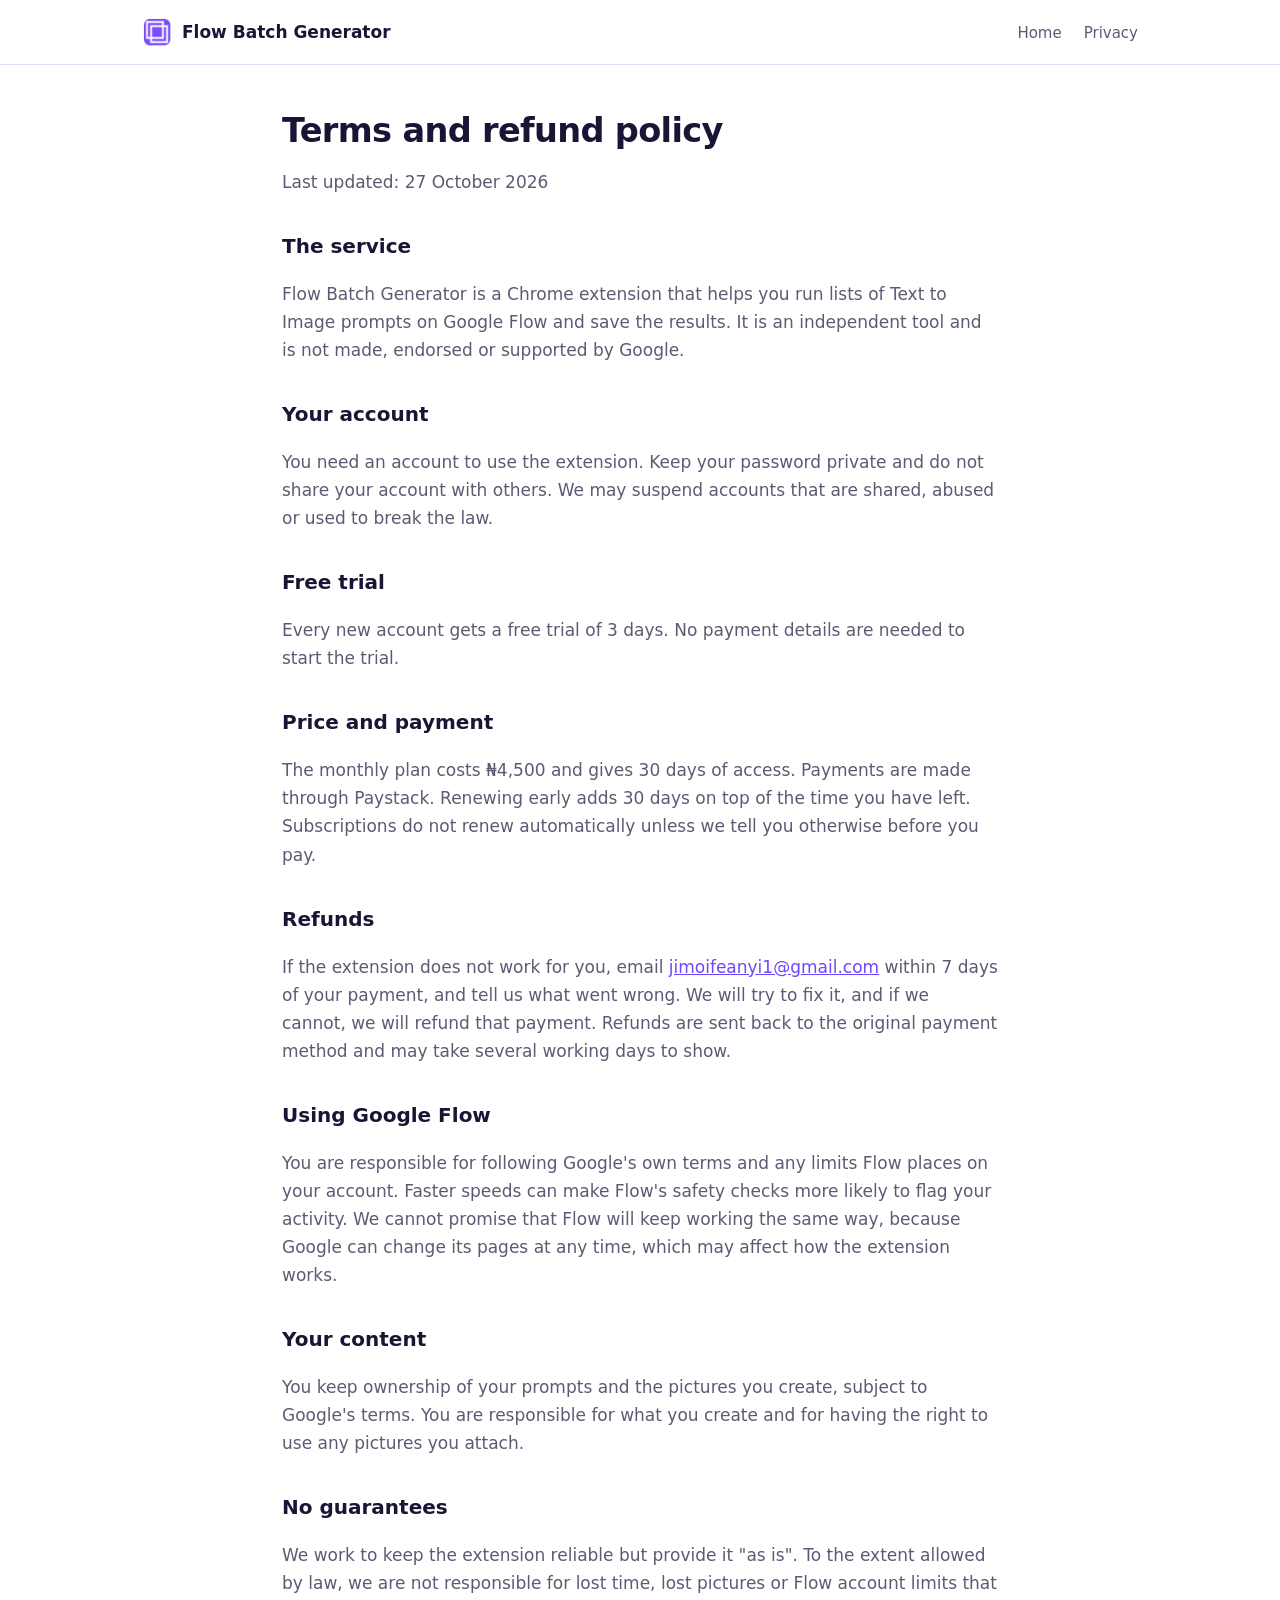
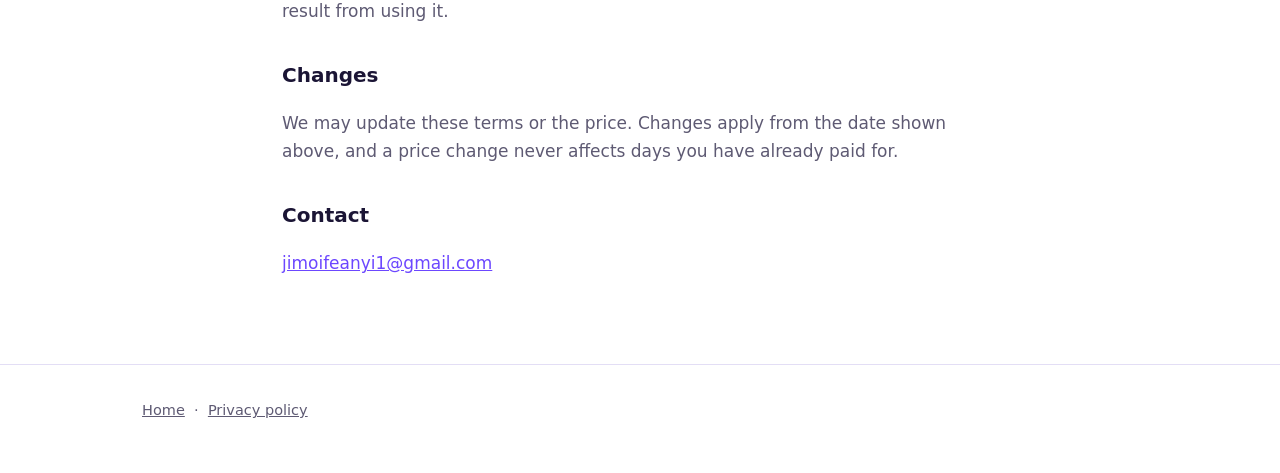
==== terms.html @ 7117d1aa "Add files via upload" ====
<!doctype html>
<html lang="en">
<head>
<meta charset="utf-8">
<meta name="viewport" content="width=device-width, initial-scale=1">
<title>Terms and refund policy | Flow Batch Generator</title>
<link rel="icon" href="icon.png">
<link rel="stylesheet" href="style.css">
</head>
<body>
<header class="top"><div class="wrap"><a class="logo" href="index.html"><img src="icon.png" alt="">Flow Batch Generator</a><nav><a href="index.html">Home</a><a href="privacy.html">Privacy</a></nav></div></header>
<main class="doc">
<h1>Terms and refund policy</h1>
<p>Last updated: 27 October 2026</p>

<h2>The service</h2>
<p>Flow Batch Generator is a Chrome extension that helps you run lists of Text to Image prompts on Google Flow and save the results. It is an independent tool and is not made, endorsed or supported by Google.</p>

<h2>Your account</h2>
<p>You need an account to use the extension. Keep your password private and do not share your account with others. We may suspend accounts that are shared, abused or used to break the law.</p>

<h2>Free trial</h2>
<p>Every new account gets a free trial of 3 days. No payment details are needed to start the trial.</p>

<h2>Price and payment</h2>
<p>The monthly plan costs ₦4,500 and gives 30 days of access. Payments are made through Paystack. Renewing early adds 30 days on top of the time you have left. Subscriptions do not renew automatically unless we tell you otherwise before you pay.</p>

<h2>Refunds</h2>
<p>If the extension does not work for you, email <a href="mailto:jimoifeanyi1@gmail.com">jimoifeanyi1@gmail.com</a> within 7 days of your payment, and tell us what went wrong. We will try to fix it, and if we cannot, we will refund that payment. Refunds are sent back to the original payment method and may take several working days to show.</p>

<h2>Using Google Flow</h2>
<p>You are responsible for following Google's own terms and any limits Flow places on your account. Faster speeds can make Flow's safety checks more likely to flag your activity. We cannot promise that Flow will keep working the same way, because Google can change its pages at any time, which may affect how the extension works.</p>

<h2>Your content</h2>
<p>You keep ownership of your prompts and the pictures you create, subject to Google's terms. You are responsible for what you create and for having the right to use any pictures you attach.</p>

<h2>No guarantees</h2>
<p>We work to keep the extension reliable but provide it "as is". To the extent allowed by law, we are not responsible for lost time, lost pictures or Flow account limits that result from using it.</p>

<h2>Changes</h2>
<p>We may update these terms or the price. Changes apply from the date shown above, and a price change never affects days you have already paid for.</p>

<h2>Contact</h2>
<p><a href="mailto:jimoifeanyi1@gmail.com">jimoifeanyi1@gmail.com</a></p>
</main>
<footer><div class="wrap"><a href="index.html">Home</a> &nbsp;·&nbsp; <a href="privacy.html">Privacy policy</a></div></footer>
</body>
</html>
---- style.css ----
:root{--ink:#1b1535;--muted:#5e5a73;--brand:#6c47ff;--brand-dark:#5233d6;--tint:#efeaff;--line:#e3def5;--bg:#ffffff}
@media (prefers-color-scheme:dark){:root{--ink:#f1eeff;--muted:#b2acd0;--brand:#8f73ff;--brand-dark:#a78fff;--tint:#231c46;--line:#32295e;--bg:#130f26}}
*{box-sizing:border-box}
html{scroll-behavior:smooth}
body{margin:0;background:var(--bg);color:var(--ink);font:17px/1.65 "Segoe UI",system-ui,-apple-system,Roboto,Arial,sans-serif}
a{color:var(--brand)}
.wrap{max-width:1040px;margin:0 auto;padding:0 22px}
header.top{border-bottom:1px solid var(--line)}
header.top .wrap{display:flex;align-items:center;justify-content:space-between;height:64px}
.logo{display:flex;align-items:center;gap:10px;font-weight:700;color:var(--ink);text-decoration:none}
.logo img{width:30px;height:30px;border-radius:7px}
nav a{margin-left:22px;color:var(--muted);text-decoration:none;font-size:15px}
nav a:hover{color:var(--ink)}
.hero{padding:72px 0 56px}
.hero .wrap{display:grid;grid-template-columns:1.1fr .9fr;gap:48px;align-items:center}
h1{font-size:clamp(2rem,4.6vw,3.2rem);line-height:1.1;letter-spacing:-.02em;margin:0 0 18px}
.lead{font-size:1.15rem;color:var(--muted);max-width:34em;margin:0 0 26px}
.btn{display:inline-block;background:var(--brand);color:#fff;padding:13px 22px;border-radius:10px;text-decoration:none;font-weight:600}
.btn:hover{background:var(--brand-dark)}
.btn.ghost{background:transparent;color:var(--ink);border:1px solid var(--line);margin-left:10px}
.note{font-size:14px;color:var(--muted);margin-top:14px}
.queue{background:var(--tint);border:1px solid var(--line);border-radius:16px;padding:18px;font-size:14px}
.queue h2{font-size:13px;margin:0 0 12px;color:var(--muted);font-weight:600}
.row{display:grid;grid-template-columns:1fr auto;gap:12px;padding:10px 12px;background:var(--bg);border:1px solid var(--line);border-radius:10px;margin-bottom:8px;align-items:center}
.row span:first-child{overflow:hidden;text-overflow:ellipsis;white-space:nowrap}
.file{font-family:Consolas,"Courier New",monospace;color:var(--brand);font-size:13px}
.done{border-left:4px solid var(--brand)}
section{padding:56px 0;border-top:1px solid var(--line)}
h2.s{font-size:1.7rem;letter-spacing:-.01em;margin:0 0 10px}
.sub{color:var(--muted);margin:0 0 30px;max-width:40em}
.grid{display:grid;grid-template-columns:repeat(auto-fit,minmax(230px,1fr));gap:22px}
.item h3{margin:0 0 6px;font-size:1.05rem}
.item p{margin:0;color:var(--muted);font-size:16px}
.price{display:grid;grid-template-columns:1fr 1fr;gap:26px;align-items:start}
.plan{border:2px solid var(--brand);border-radius:16px;padding:28px}
.plan .amt{font-size:2.6rem;font-weight:800;letter-spacing:-.02em}
.plan .amt small{font-size:1rem;font-weight:500;color:var(--muted)}
.plan ul{padding-left:20px;margin:16px 0 22px;color:var(--muted)}
details{border-bottom:1px solid var(--line);padding:14px 0}
summary{cursor:pointer;font-weight:600}
details p{color:var(--muted);margin:10px 0 0}
footer{border-top:1px solid var(--line);padding:34px 0 50px;color:var(--muted);font-size:14.5px}
footer a{color:var(--muted)}
.doc{max-width:760px;padding:48px 22px 70px;margin:0 auto}
.doc h1{font-size:2.1rem}
.doc h2{font-size:1.25rem;margin:34px 0 8px}
.doc p,.doc li{color:var(--muted)}
.doc li{margin:4px 0}
:focus-visible{outline:3px solid var(--brand);outline-offset:3px}
@media (max-width:820px){.hero .wrap,.price{grid-template-columns:1fr}.hero{padding-top:44px}nav a{margin-left:14px}}
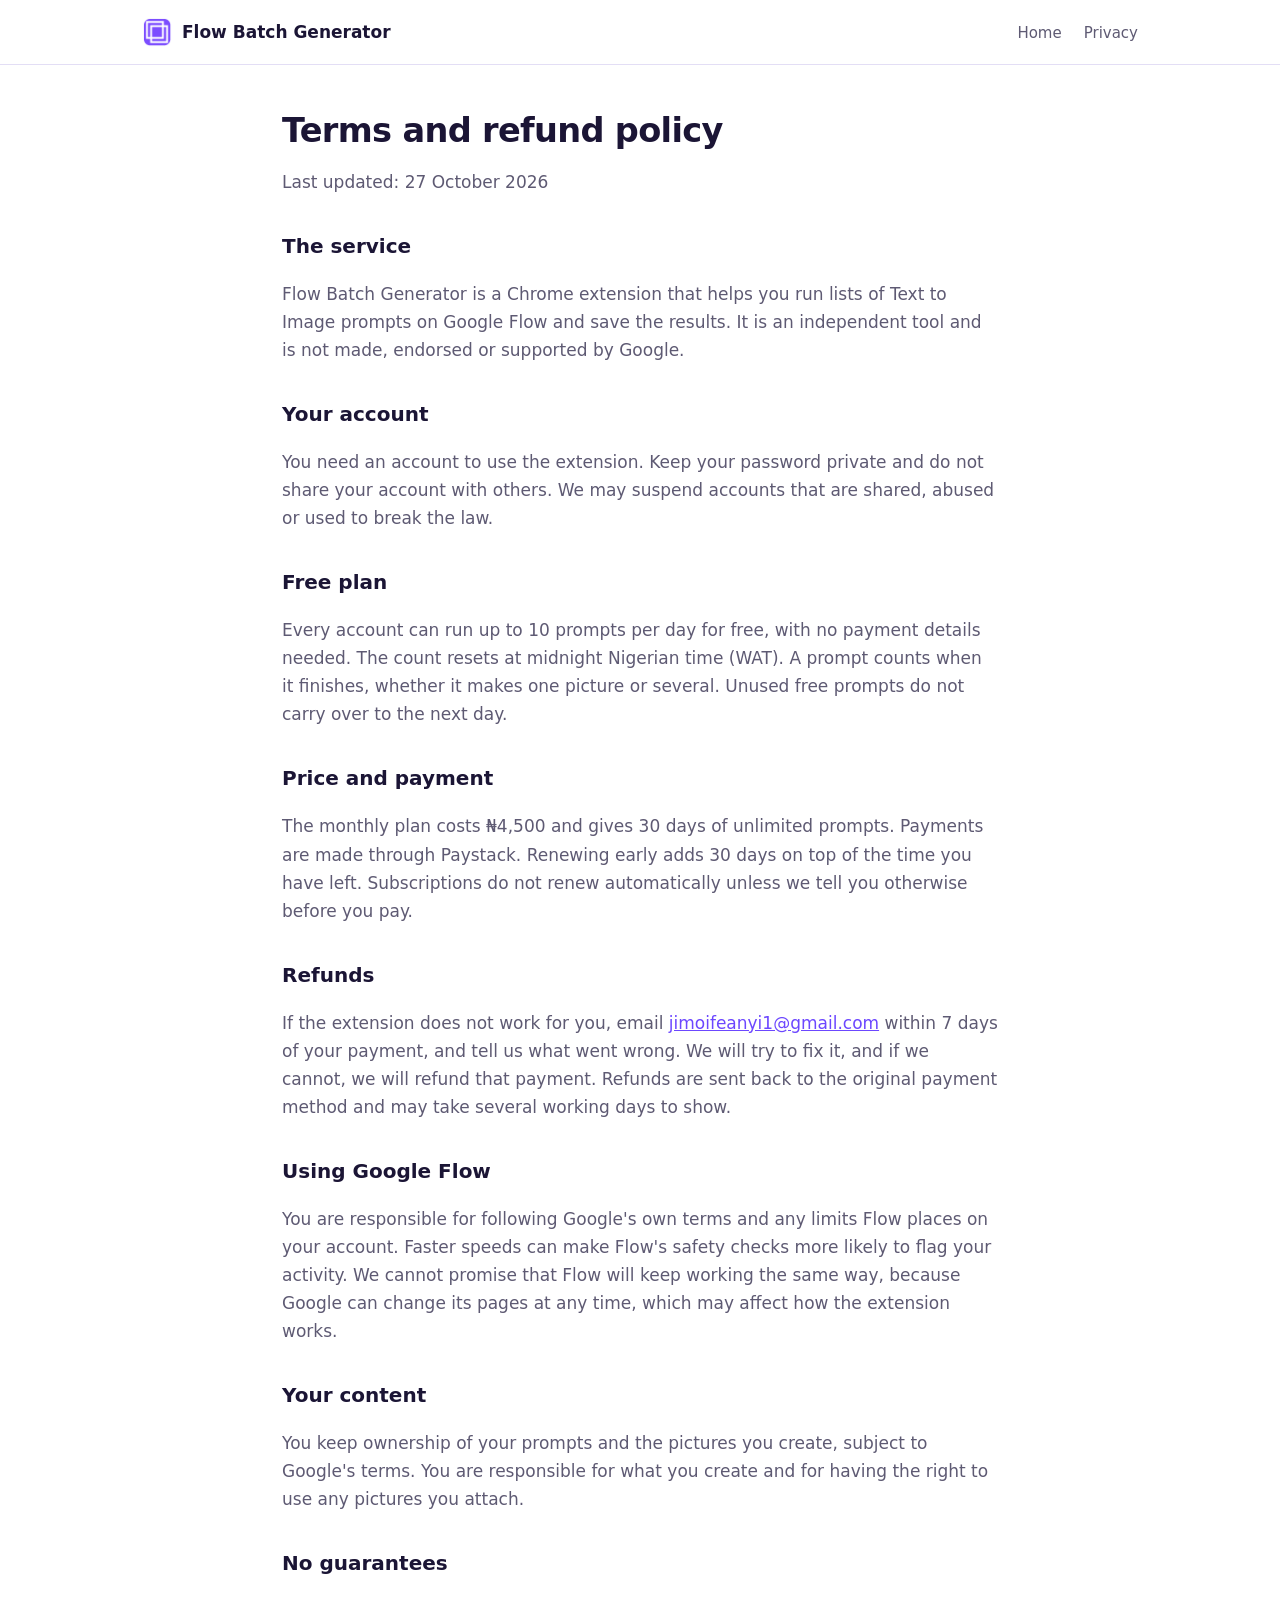
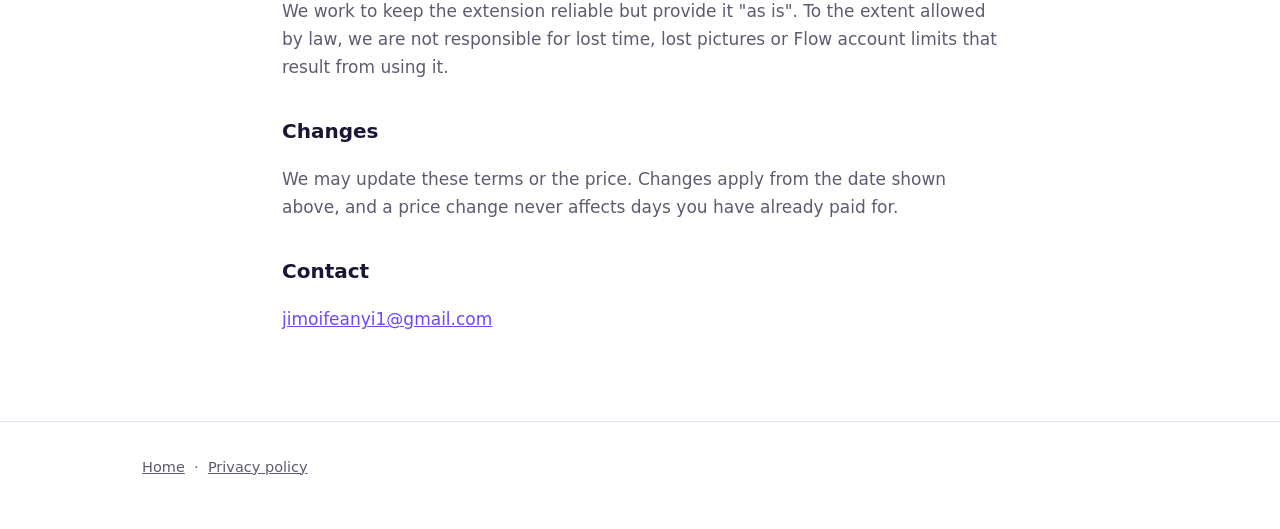
==== commit 4f3ac08f: "Add files via upload" ====
--- a/terms.html
+++ b/terms.html
@@ -19,11 +19,11 @@
 <h2>Your account</h2>
 <p>You need an account to use the extension. Keep your password private and do not share your account with others. We may suspend accounts that are shared, abused or used to break the law.</p>
 
-<h2>Free trial</h2>
-<p>Every new account gets a free trial of 3 days. No payment details are needed to start the trial.</p>
+<h2>Free plan</h2>
+<p>Every account can run up to 10 prompts per day for free, with no payment details needed. The count resets at midnight Nigerian time (WAT). A prompt counts when it finishes, whether it makes one picture or several. Unused free prompts do not carry over to the next day.</p>
 
 <h2>Price and payment</h2>
-<p>The monthly plan costs ₦4,500 and gives 30 days of access. Payments are made through Paystack. Renewing early adds 30 days on top of the time you have left. Subscriptions do not renew automatically unless we tell you otherwise before you pay.</p>
+<p>The monthly plan costs ₦4,500 and gives 30 days of unlimited prompts. Payments are made through Paystack. Renewing early adds 30 days on top of the time you have left. Subscriptions do not renew automatically unless we tell you otherwise before you pay.</p>
 
 <h2>Refunds</h2>
 <p>If the extension does not work for you, email <a href="mailto:jimoifeanyi1@gmail.com">jimoifeanyi1@gmail.com</a> within 7 days of your payment, and tell us what went wrong. We will try to fix it, and if we cannot, we will refund that payment. Refunds are sent back to the original payment method and may take several working days to show.</p>
--- a/style.css
+++ b/style.css
@@ -31,7 +31,7 @@
 .grid{display:grid;grid-template-columns:repeat(auto-fit,minmax(230px,1fr));gap:22px}
 .item h3{margin:0 0 6px;font-size:1.05rem}
 .item p{margin:0;color:var(--muted);font-size:16px}
-.price{display:grid;grid-template-columns:1fr 1fr;gap:26px;align-items:start}
+.price{display:grid;grid-template-columns:1fr 1fr 1.1fr;gap:22px;align-items:start}
 .plan{border:2px solid var(--brand);border-radius:16px;padding:28px}
 .plan .amt{font-size:2.6rem;font-weight:800;letter-spacing:-.02em}
 .plan .amt small{font-size:1rem;font-weight:500;color:var(--muted)}
@@ -47,4 +47,5 @@
 .doc p,.doc li{color:var(--muted)}
 .doc li{margin:4px 0}
 :focus-visible{outline:3px solid var(--brand);outline-offset:3px}
-@media (max-width:820px){.hero .wrap,.price{grid-template-columns:1fr}.hero{padding-top:44px}nav a{margin-left:14px}}
+@media (max-width:900px){.price{grid-template-columns:1fr}}
+@media (max-width:820px){.hero .wrap{grid-template-columns:1fr}.hero{padding-top:44px}nav a{margin-left:14px}}
